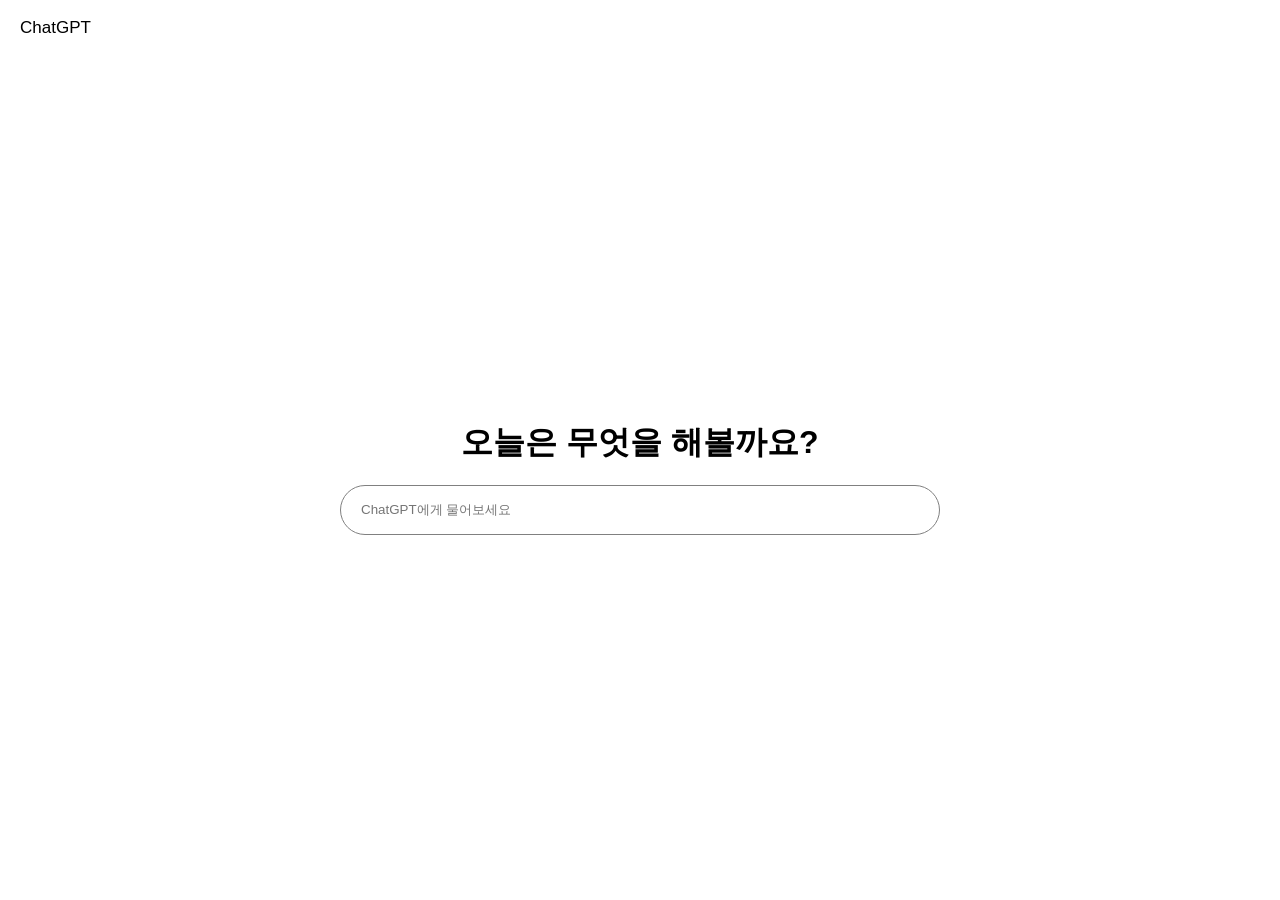
==== index2.html @ 62250e56 "생성1" ====
<!DOCTYPE html>
<html lang="ko">
<head>
    <meta charset="UTF-8">
    <meta name="viewport" content="width=device-width, initial-scale=1.0">
    <title>Chat gpt 웹페이지 따라 만들기</title>
    <link rel="stylesheet" href="jjs2.css">
</head>




<body>

    <header class="header">
        <p>ChatGPT</p>
    </header>

    <main class="main">

        <h1>오늘은 무엇을 해볼까요?</h1>

        <input class="search-input" type="text" placeholder="ChatGPT에게 물어보세요">

    </main>
   







</body>






</html>
---- jjs2.css ----
body {
    background-color: white;
    font-family: Arial, sans-serif;
    color: black;
    margin: 0;
}

.header {
    height: 55px;
     padding-left: 20px;
     display: flex;
     align-items: center;
}

.header p {
    font-size: 17px;
    margin: 0;
}

.main {
    display: flex;
    flex-direction: column;
    align-items: center;
    height: calc(100vh - 55px);
    justify-content: center;
}

.main h1 {
    font-size: 32px;
    color: black;
    font-weight: 600;
    margin : 0;
}

.search-input {
    width: 600px;
    height: 50px;
    border-radius: 25px;
    background-color: white;
    border: 1px solid gray;
    padding: 20px;
    box-sizing: border-box;
    margin-top: 20px;
}
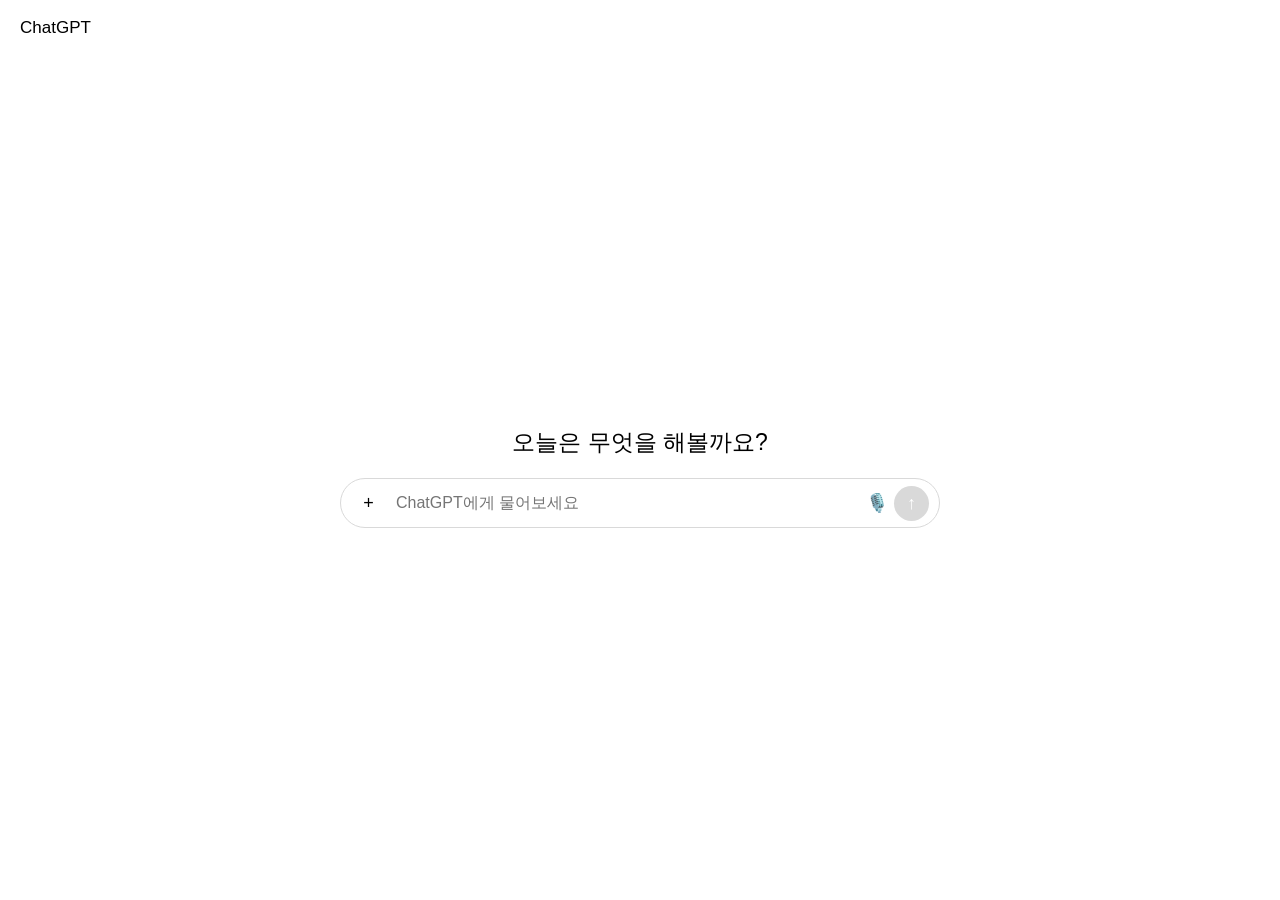
==== commit 0ff3f419: "수정1" ====
--- a/index2.html
+++ b/index2.html
@@ -20,10 +20,21 @@
 
         <h1>오늘은 무엇을 해볼까요?</h1>
 
-        <input class="search-input" type="text" placeholder="ChatGPT에게 물어보세요">
 
+
+        <div class="search-box">
+
+            <button>+</button>
+
+              <input class="search-input" type="text" placeholder="ChatGPT에게 물어보세요">
+
+            <button>🎙️</button>
+
+            <button id="send-button">↑</button>
+        </div>
     </main>
    
+
 
 
 
--- a/jjs2.css
+++ b/jjs2.css
@@ -26,19 +26,60 @@
 }
 
 .main h1 {
-    font-size: 32px;
+    font-size: 23px;
     color: black;
-    font-weight: 600;
+    font-weight: 400;
     margin : 0;
 }
 
-.search-input {
+.search-box {
     width: 600px;
     height: 50px;
-    border-radius: 25px;
+    border-radius: 30px; 
+    background-color: white; 
+    border: 1px solid #d9d9d9; 
+    box-sizing: border-box; 
+    display: flex; 
+    align-items: center; 
+    padding: 5px 10px; 
+    margin-top: 20px;
+}
+
+.search-box button {
+    display: flex;
+    align-items: center;
+    justify-content: center;
+    width: 35px;
+    height: 35px;
+    border: none;
     background-color: white;
-    border: 1px solid gray;
-    padding: 20px;
-    box-sizing: border-box;
-    margin-top: 20px;
+    border-radius: 50%;
+    margin: 0;
+    font-size: 18px;
+}
+
+.search-input {
+    flex: 1;
+    height: 100%;
+    border: none;
+    outline: none;
+    font-size: 16px;
+    padding: 0 10px;
+}
+
+#send-button {
+    background-color: #d9d9d9;
+    color: white;
+    justify-content: center;
+    border-radius: 50%;
+    height: 35px;               
+    margin: 0;
+    width: 35px;
+    display: flex;
+    align-items: center;
+    font-size: 18px;
+}
+
+.search-box button:hover {
+    background-color: #f0f0f0;
 }
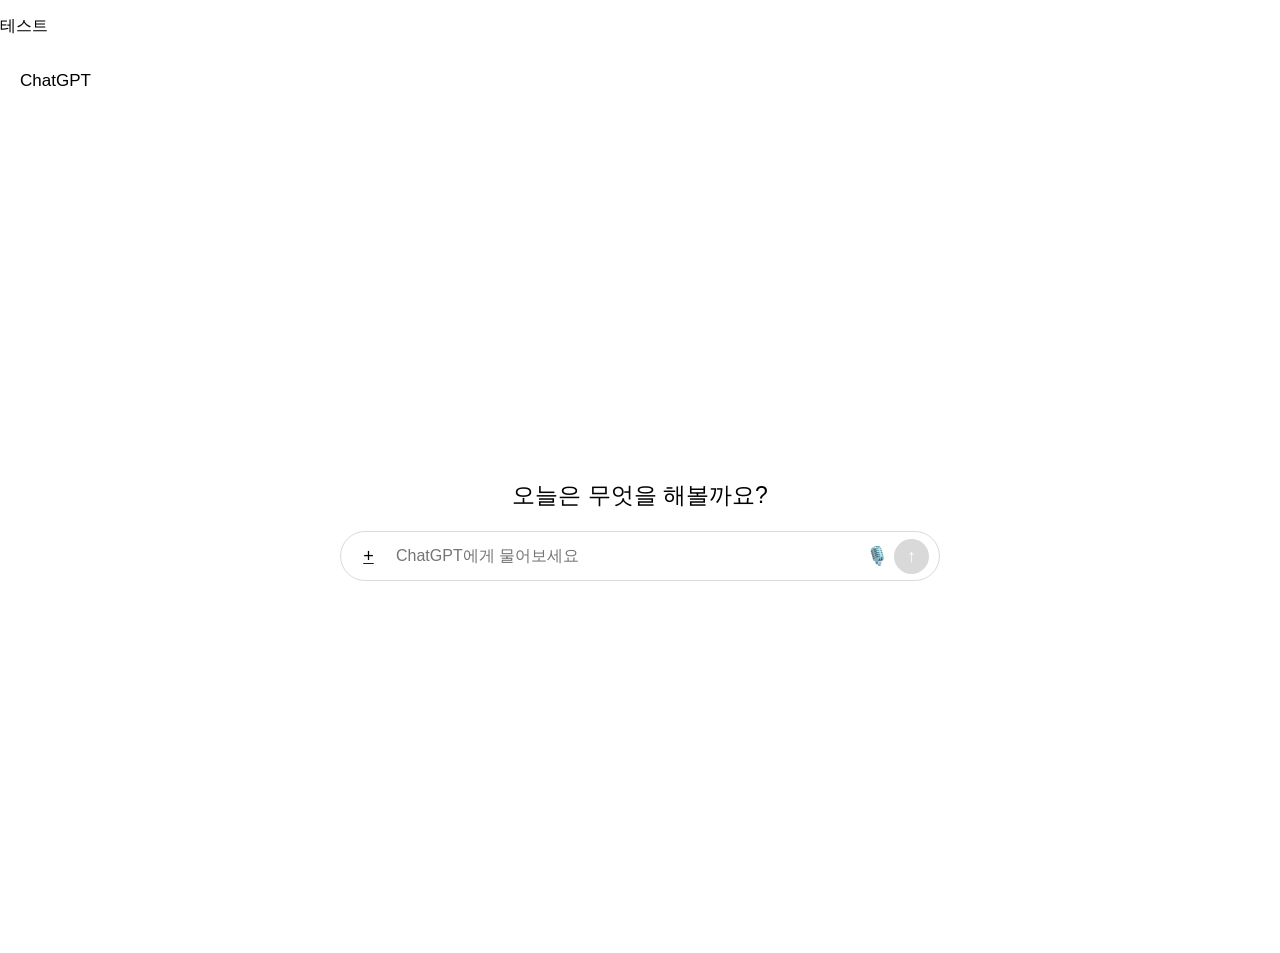
==== commit b3da1427: "수정2" ====
--- a/index2.html
+++ b/index2.html
@@ -5,12 +5,17 @@
     <meta name="viewport" content="width=device-width, initial-scale=1.0">
     <title>Chat gpt 웹페이지 따라 만들기</title>
     <link rel="stylesheet" href="jjs2.css">
+    
 </head>
 
 
 
 
 <body>
+    <aside class="aside">
+        <p class="asidetext">테스트</p>
+    </aside>
+
 
     <header class="header">
         <p>ChatGPT</p>
@@ -18,13 +23,13 @@
 
     <main class="main">
 
-        <h1>오늘은 무엇을 해볼까요?</h1>
+        </a><h1>오늘은 무엇을 해볼까요?</h1>
 
 
 
         <div class="search-box">
 
-            <button>+</button>
+            <a href="https://mast1972.github.io/html-good/"><button>+</button></a>
 
               <input class="search-input" type="text" placeholder="ChatGPT에게 물어보세요">
 
@@ -32,6 +37,8 @@
 
             <button id="send-button">↑</button>
         </div>
+
+        
     </main>
    
 
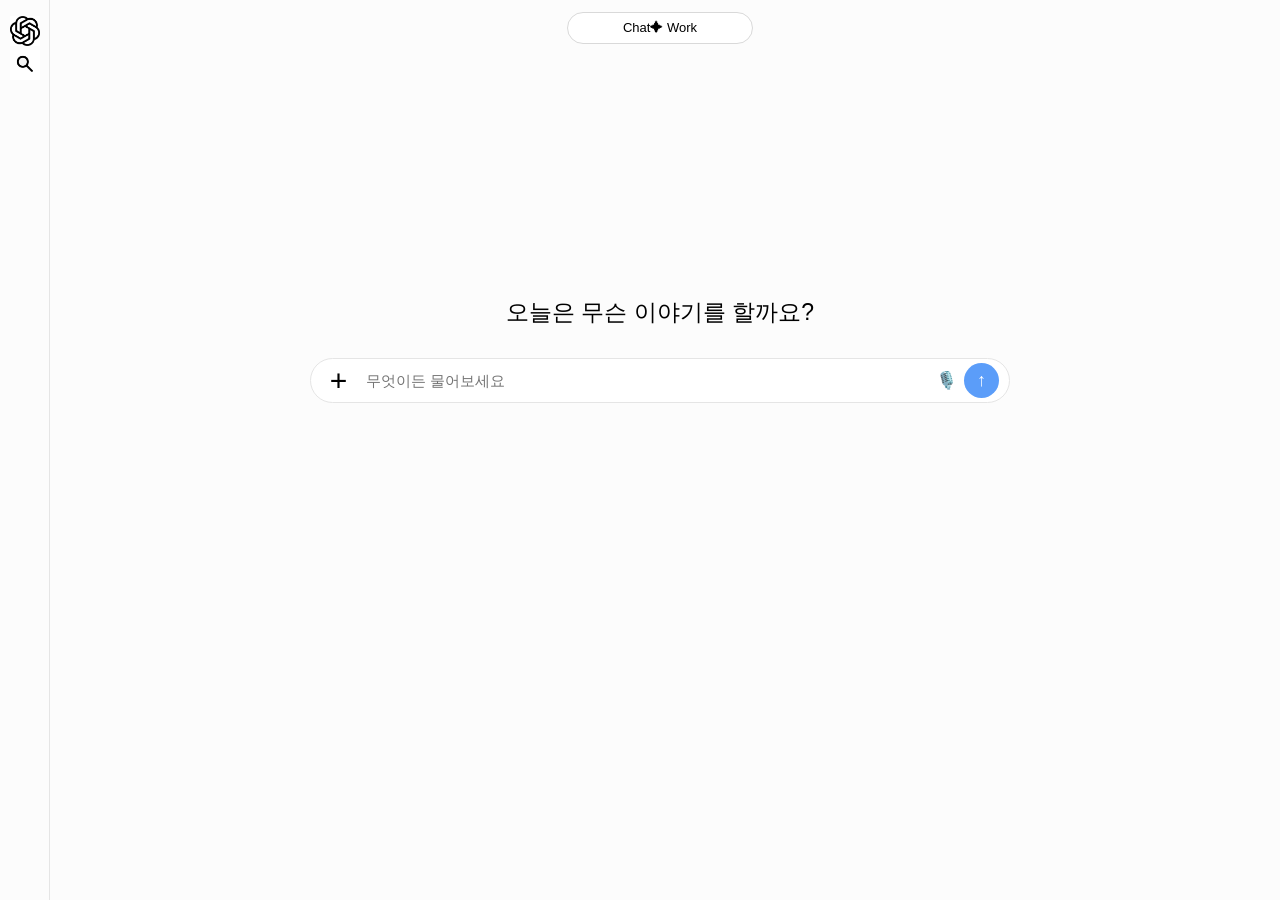
==== commit 1fc9f6af: "수정2" ====
--- a/index2.html
+++ b/index2.html
@@ -13,25 +13,27 @@
 
 <body>
     <aside class="aside">
-        <p class="asidetext">테스트</p>
+        <p class="asidetext"></p>
+        <img src="ChatGPT.jpg" alt="ChatGPT로고">
+        <img src="search.jpg" alt="ChatGPT 돋보기">
     </aside>
 
 
     <header class="header">
-        <p>ChatGPT</p>
+        <button class="상단버튼">Chatㅤㅤㅤㅤ✦ Work</button>
     </header>
 
     <main class="main">
-
-        </a><h1>오늘은 무엇을 해볼까요?</h1>
+        
+        </a><h1>오늘은 무슨 이야기를 할까요?</h1>
 
 
 
         <div class="search-box">
 
-            <a href="https://mast1972.github.io/html-good/"><button>+</button></a>
+            <a href="https://mast1972.github.io/html-good/"><button class="plus-button">+</button></a>
 
-              <input class="search-input" type="text" placeholder="ChatGPT에게 물어보세요">
+              <input class="search-input" type="text" placeholder="무엇이든 물어보세요">
 
             <button>🎙️</button>
 
--- a/jjs2.css
+++ b/jjs2.css
@@ -1,5 +1,5 @@
 body {
-    background-color: white;
+    background-color: #fcfcfc;
     font-family: Arial, sans-serif;
     color: black;
     margin: 0;
@@ -7,37 +7,46 @@
 
 .header {
     height: 55px;
-     padding-left: 20px;
-     display: flex;
-     align-items: center;
+    display: flex;
+    align-items: center;
+    justify-content: center;
 }
 
-.header p {
-    font-size: 17px;
-    margin: 0;
+.상단버튼 {
+    border: 1px solid #d9d9d9;
+    background-color: white;
+    font-size: 13px;
+    padding: 6px 55px;
+    border-radius: 20px;
+    margin-left: 40px;
 }
+
+
 
 .main {
     display: flex;
     flex-direction: column;
     align-items: center;
-    height: calc(100vh - 55px);
+    height: calc(100vh - 300px);
     justify-content: center;
+    margin-left: 40px;
 }
 
 .main h1 {
     font-size: 23px;
     color: black;
-    font-weight: 400;
+    font-weight: 300;
     margin : 0;
+    position: relative;
+    top: -10px;
 }
 
 .search-box {
-    width: 600px;
-    height: 50px;
+    width: 700px;
+    height: 45px;
     border-radius: 30px; 
     background-color: white; 
-    border: 1px solid #d9d9d9; 
+    border: 1px solid #e5e5e5; 
     box-sizing: border-box; 
     display: flex; 
     align-items: center; 
@@ -55,7 +64,7 @@
     background-color: white;
     border-radius: 50%;
     margin: 0;
-    font-size: 18px;
+    font-size: 17px;
 }
 
 .search-input {
@@ -63,12 +72,12 @@
     height: 100%;
     border: none;
     outline: none;
-    font-size: 16px;
+    font-size: 15px;
     padding: 0 10px;
 }
 
 #send-button {
-    background-color: #d9d9d9;
+    background-color: #5b9df9;
     color: white;
     justify-content: center;
     border-radius: 50%;
@@ -80,6 +89,38 @@
     font-size: 18px;
 }
 
+.plus-button {
+    font-size: 30px !important;
+    font-weight: 300 !important;
+    font-family: Arial, sans-serif;
+}
+
+.search-box a {
+    text-decoration: none;
+}
+
 .search-box button:hover {
     background-color: #f0f0f0;
-}+}
+
+#send-button:hover {
+    background-color: #7eb1fa;
+}
+
+.aside {
+    position: fixed;
+    left: 10px;
+    top: 0;
+    width: 40px;
+    height: 100vh;
+    border-right: 1px solid #e5e5e5;
+    box-sizing: border-box;
+}
+
+.aside img {
+    width: 30px;
+    height: 30px;
+    object-fit: contain;
+    background-color: white;
+}
+
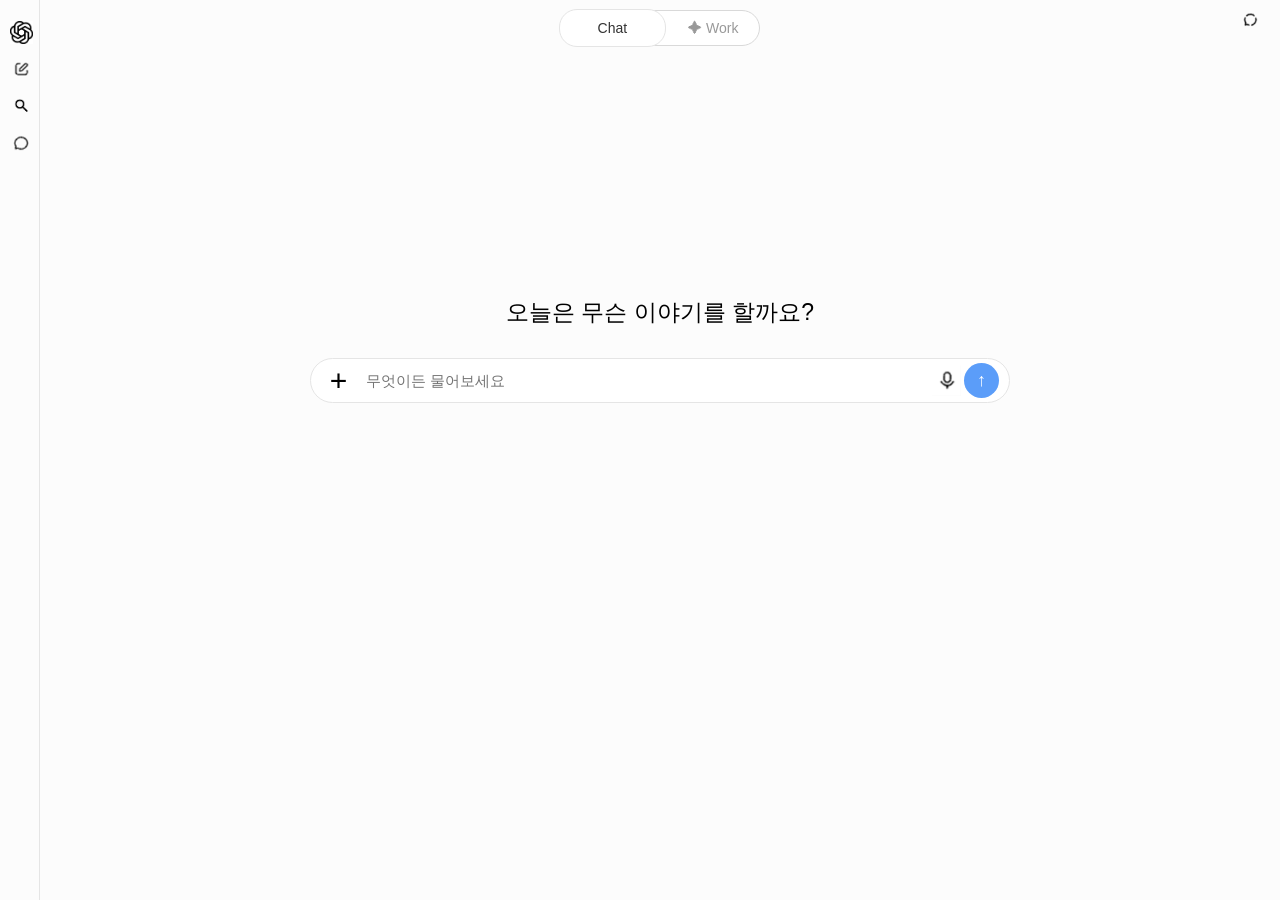
==== commit 7f4e8cc4: "수정3" ====
--- a/index2.html
+++ b/index2.html
@@ -3,7 +3,7 @@
 <head>
     <meta charset="UTF-8">
     <meta name="viewport" content="width=device-width, initial-scale=1.0">
-    <title>Chat gpt 웹페이지 따라 만들기</title>
+    <title>Chat wiht along</title>
     <link rel="stylesheet" href="jjs2.css">
     
 </head>
@@ -15,17 +15,24 @@
     <aside class="aside">
         <p class="asidetext"></p>
         <img src="ChatGPT.jpg" alt="ChatGPT로고">
+        <img src="draw.jpg" alt="ChatGPT까먹음">
         <img src="search.jpg" alt="ChatGPT 돋보기">
+        <img src="chat.jpg" alt="ChatGPT 대화창">
     </aside>
 
 
     <header class="header">
-        <button class="상단버튼">Chatㅤㅤㅤㅤ✦ Work</button>
+        <button class="상단버튼">
+            <span>Chat</span>
+            <span>✦ Work</span>
+        </button>
     </header>
+
+        <img class="right-icon" src="3개 선.jpg" alt="3개 선">
 
     <main class="main">
         
-        </a><h1>오늘은 무슨 이야기를 할까요?</h1>
+        <h1>오늘은 무슨 이야기를 할까요?</h1>
 
 
 
@@ -35,7 +42,7 @@
 
               <input class="search-input" type="text" placeholder="무엇이든 물어보세요">
 
-            <button>🎙️</button>
+            <button><img class="mic" src="mic.jpg" alt="마이크"></button>
 
             <button id="send-button">↑</button>
         </div>
--- a/jjs2.css
+++ b/jjs2.css
@@ -15,12 +15,40 @@
 .상단버튼 {
     border: 1px solid #d9d9d9;
     background-color: white;
-    font-size: 13px;
-    padding: 6px 55px;
+    font-size: 14px;
     border-radius: 20px;
     margin-left: 40px;
+    width: 200px;
+    height: 36px;
+    padding: 3px;
+    display: flex;
+    align-items: center;
+    justify-content: space-between;
+    box-sizing: border-box;
 }
 
+.상단버튼 span {
+    height: 30px;
+    display: flex;
+    align-items: center;
+    justify-content: center;
+    border-radius: 18px;
+    color: #999999;
+}
+
+.상단버튼 span:first-child {
+    width: 110px;
+    height: 38px;
+    background-color: white;
+    color: #333333;
+    border: 1px solid #e5e5e5;
+    box-sizing: border-box;
+    transform: translate(-5px);
+}
+
+.상단버튼 span:last-child {
+    width: 88px;
+}
 
 
 .main {
@@ -111,16 +139,32 @@
     position: fixed;
     left: 10px;
     top: 0;
-    width: 40px;
+    width: 30px;
     height: 100vh;
     border-right: 1px solid #e5e5e5;
     box-sizing: border-box;
 }
 
 .aside img {
-    width: 30px;
-    height: 30px;
+    width: 23px;
+    height: 23px;
+    padding-top: 5px;
+    padding-bottom: 5px;
     object-fit: contain;
-    background-color: white;
+    background-color: #fcfcfc;
 }
 
+.right-icon {
+    position: fixed;
+    right: 20px;
+    top: 10px;
+    width: 20px;
+    height: 20px;
+    object-fit: contain;
+}
+
+.mic {
+    width: 32px;
+    height: 32px;
+    object-fit: contain;
+}
